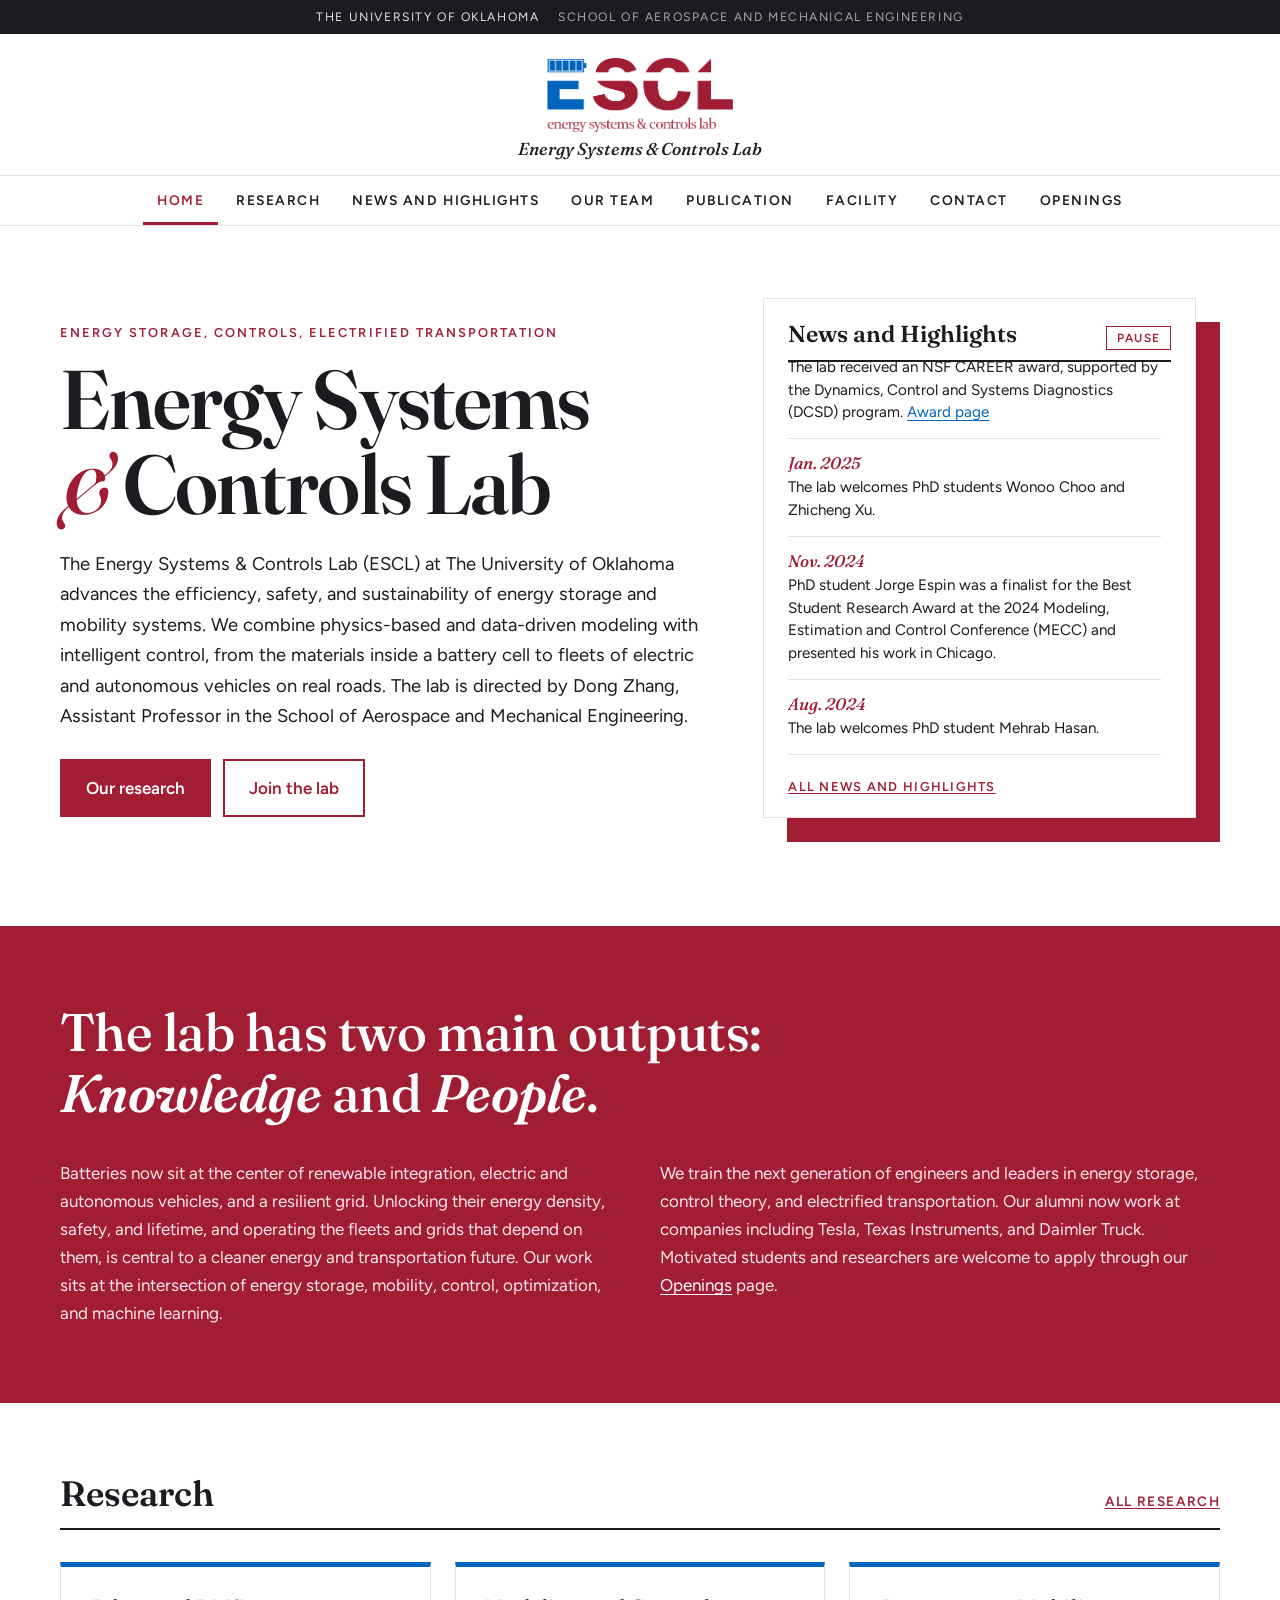
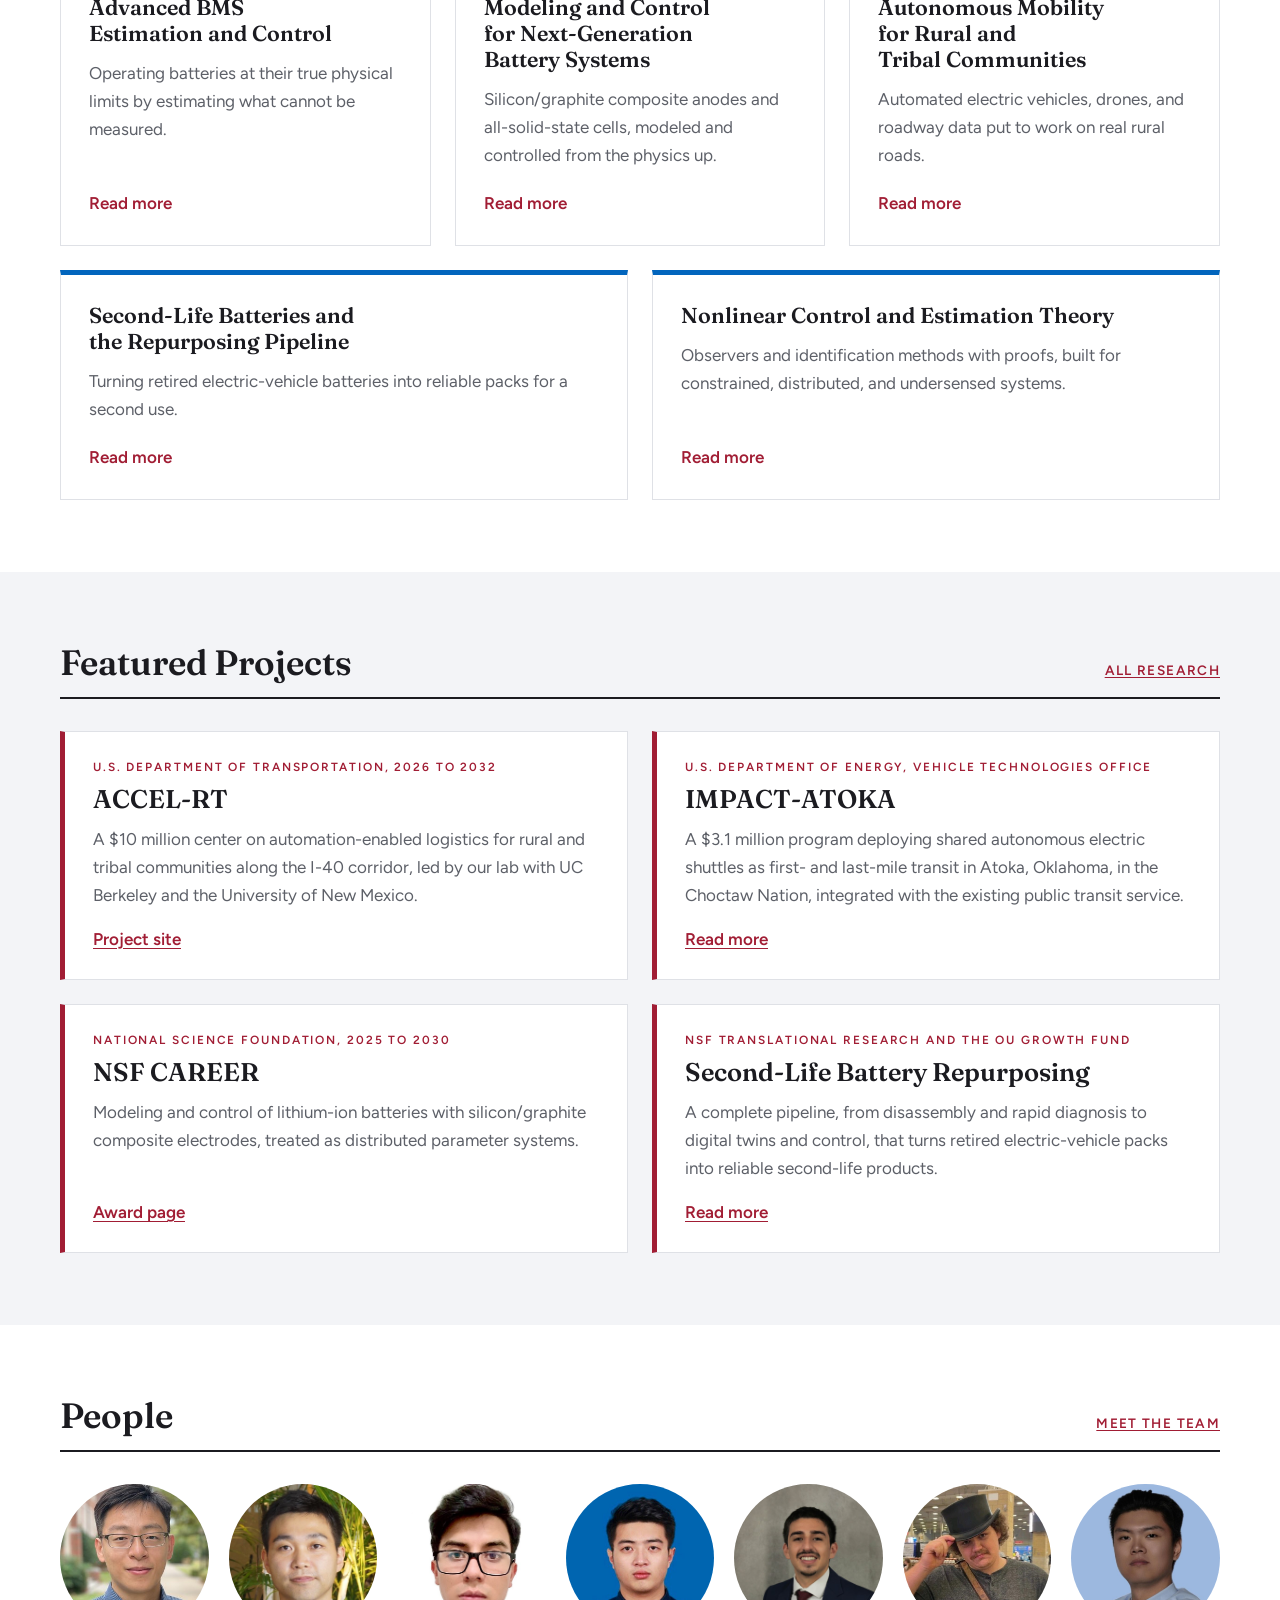
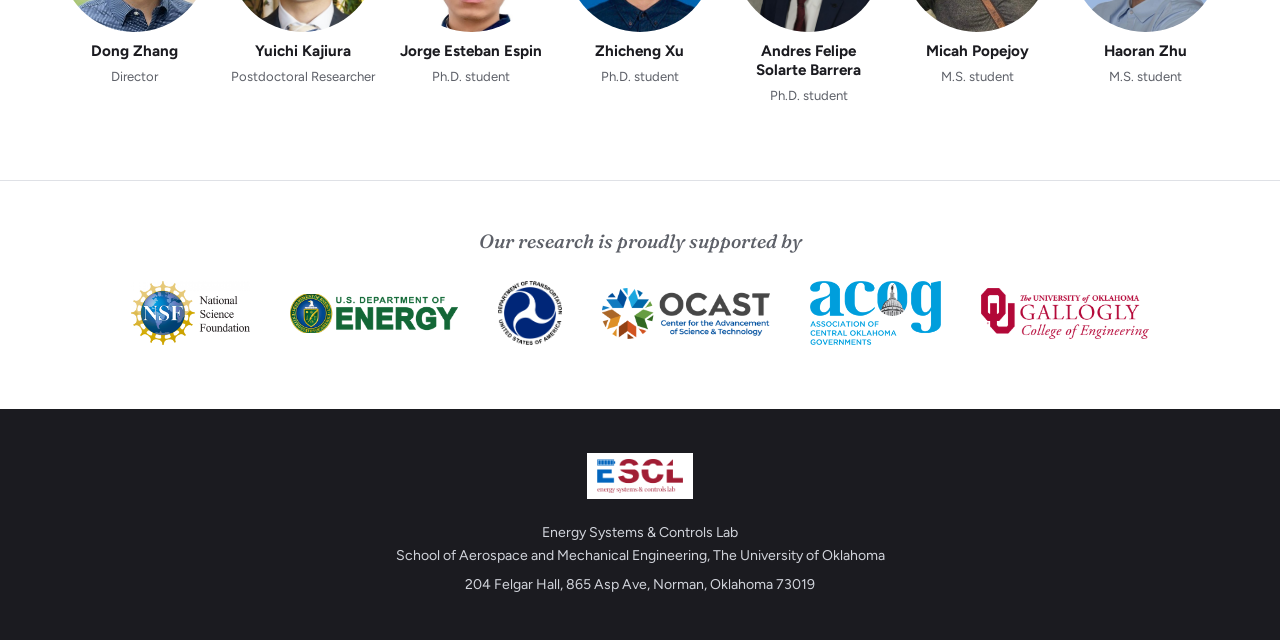
==== index.html @ 16f36dba "Add files via upload" ====
<!DOCTYPE html>
<html lang="en">
<head>
<meta charset="utf-8">
<meta name="viewport" content="width=device-width, initial-scale=1">
<title>Energy Systems &amp; Controls Lab | The University of Oklahoma</title>
<meta name="description" content="Energy Systems &amp; Controls Lab (ESCL), School of Aerospace and Mechanical Engineering, The University of Oklahoma. Directed by Dong Zhang.">
<link rel="icon" href="assets/img/escl-logo.png">
<link rel="preconnect" href="https://fonts.googleapis.com"><link rel="preconnect" href="https://fonts.gstatic.com" crossorigin><link href="https://fonts.googleapis.com/css2?family=Fraunces:ital,opsz,wght@0,9..144,400;0,9..144,500;0,9..144,600;1,9..144,500;1,9..144,600&family=Figtree:ital,wght@0,400;0,500;0,600;1,400&display=swap" rel="stylesheet">
<link rel="stylesheet" href="assets/style.css">
</head>
<body>
<a class="skip" href="#main">Skip to main content</a>
<div class="site">
<header class="mast">
  <p class="util">The University of Oklahoma <span>School of Aerospace and Mechanical Engineering</span></p>
  <a class="brand" href="index.html"><img src="assets/img/escl-logo.png" alt="ESCL, Energy Systems &amp; Controls Lab"><span>Energy Systems &amp; Controls Lab</span></a>
  <nav aria-label="Main"><a href="index.html" data-page="home" aria-current="page">Home</a><a href="research.html" data-page="research">Research</a><a href="news-and-highlights.html" data-page="news-and-highlights">News and Highlights</a><a href="our-team.html" data-page="our-team">Our Team</a><a href="publication.html" data-page="publication">Publication</a><a href="facility.html" data-page="facility">Facility</a><a href="contact.html" data-page="contact">Contact</a><a href="openings.html" data-page="openings">Openings</a></nav>
</header>
<main id="main"><section class="hero"><div class="in">
  <div class="hero-text">
    <p class="kicker">Energy storage, controls, electrified transportation</p>
    <h1>Energy Systems <em>&amp;</em> Controls Lab</h1>
    <p>The Energy Systems &amp; Controls Lab (ESCL) at The University of Oklahoma advances the efficiency, safety, and sustainability of energy storage and mobility systems. We combine physics-based and data-driven modeling with intelligent control, from the materials inside a battery cell to fleets of electric and autonomous vehicles on real roads. The lab is directed by Dong Zhang, Assistant Professor in the School of Aerospace and Mechanical Engineering.</p>
    <p class="actions"><a class="btn" href="research.html">Our research</a><a class="btn ghost" href="openings.html">Join the lab</a></p>
  </div>
  <div class="frame"><section class="newsroll" aria-label="News and Highlights">
  <header><h2>News and Highlights</h2><button type="button" id="news-pause" data-roll-toggle aria-pressed="false">Pause</button></header>
  <div class="roll-window" tabindex="0" role="group" aria-label="News items, scrollable"><div class="roll-track"><ol class="roll"><li><time>June 2025</time><p>The lab received an NSF CAREER award, supported by the Dynamics, Control and Systems Diagnostics (DCSD) program. <a href="https://www.nsf.gov/awardsearch/showAward?AWD_ID=2442042&amp;HistoricalAwards=false">Award page</a></p></li><li><time>Jan. 2025</time><p>The lab welcomes PhD students Wonoo Choo and Zhicheng Xu.</p></li><li><time>Nov. 2024</time><p>PhD student Jorge Espin was a finalist for the Best Student Research Award at the 2024 Modeling, Estimation and Control Conference (MECC) and presented his work in Chicago.</p></li><li><time>Aug. 2024</time><p>The lab welcomes PhD student Mehrab Hasan.</p></li><li><time>June 2024</time><p>Jorge Espin&#x27;s paper was accepted for presentation at the 2024 Modeling, Estimation and Control Conference (MECC).</p></li><li><time>June 2024</time><p>PhD student Yuichi Kajiura presented a poster at the 245th Electrochemical Society (ECS) Meeting in San Francisco, co-authored with Logan Scott.</p></li><li><time>May 2024</time><p>The lab received $88k from the NSF Translational Research Projects program to study prognostics for second-life batteries, led by Yuichi Kajiura and Jorge Espin.</p></li><li><time>Apr. 2024</time><p>Logan Scott successfully defended his MS thesis.</p></li><li><time>Mar. 2024</time><p>The lab and OU Parking and Transportation received $180k to install EV charging stations on the OU Norman campus, supported by the ACOG Public Fleet Conversion Grants Program.</p></li><li><time>Mar. 2024</time><p>Dr. Zhang and colleagues received $30k from the AME Research Equipment Program to purchase a glovebox for battery research.</p></li><li><time>Jan. 2024</time><p>Yuichi Kajiura and Jorge Espin had papers accepted for presentation at the 2024 American Control Conference (ACC).</p></li><li><time>Jan. 2024</time><p>The lab received $2.3 million from the DOE Vehicle Technologies Office to deploy shared autonomous electric vehicles in Oklahoma tribal communities.</p></li><li><time>Jan. 2024</time><p>The lab received $218k from OCAST to explore advanced imaging for Li-ion batteries, in collaboration with Baker Hughes.</p></li><li><time>Oct. 2023</time><p>Dr. Zhang received $292k from the NSF EPSCoR Research Infrastructure Improvement Track-4 program to collaborate with Oak Ridge National Laboratory on next-generation batteries. <a href="https://www.ou.edu/research-norman/news-events/2024/two-ou-researchers-receive-nsf-epscor-research-fellowships">OU news story</a></p></li><li><time>Aug. 2023</time><p>The lab welcomes graduate researcher Logan Scott.</p></li><li><time>June 2023</time><p>Dr. Zhang served as a panelist for Advanced Sensors and Controls at the Baker Hughes Energy Frontiers Summit.</p></li><li><time>Jan. 2023</time><p>The lab welcomes PhD student Jorge Espin.</p></li><li><time>Aug. 2022</time><p>The lab welcomes PhD student Yuichi Kajiura.</p></li><li><time>July 2022</time><p>Dr. Zhang completed a story on electric vehicles in Oklahoma with The Oklahoma News Report.</p></li></ol><ol class="roll copy" aria-hidden="true"><li><time>June 2025</time><p>The lab received an NSF CAREER award, supported by the Dynamics, Control and Systems Diagnostics (DCSD) program. <a tabindex="-1" href="https://www.nsf.gov/awardsearch/showAward?AWD_ID=2442042&amp;HistoricalAwards=false">Award page</a></p></li><li><time>Jan. 2025</time><p>The lab welcomes PhD students Wonoo Choo and Zhicheng Xu.</p></li><li><time>Nov. 2024</time><p>PhD student Jorge Espin was a finalist for the Best Student Research Award at the 2024 Modeling, Estimation and Control Conference (MECC) and presented his work in Chicago.</p></li><li><time>Aug. 2024</time><p>The lab welcomes PhD student Mehrab Hasan.</p></li><li><time>June 2024</time><p>Jorge Espin&#x27;s paper was accepted for presentation at the 2024 Modeling, Estimation and Control Conference (MECC).</p></li><li><time>June 2024</time><p>PhD student Yuichi Kajiura presented a poster at the 245th Electrochemical Society (ECS) Meeting in San Francisco, co-authored with Logan Scott.</p></li><li><time>May 2024</time><p>The lab received $88k from the NSF Translational Research Projects program to study prognostics for second-life batteries, led by Yuichi Kajiura and Jorge Espin.</p></li><li><time>Apr. 2024</time><p>Logan Scott successfully defended his MS thesis.</p></li><li><time>Mar. 2024</time><p>The lab and OU Parking and Transportation received $180k to install EV charging stations on the OU Norman campus, supported by the ACOG Public Fleet Conversion Grants Program.</p></li><li><time>Mar. 2024</time><p>Dr. Zhang and colleagues received $30k from the AME Research Equipment Program to purchase a glovebox for battery research.</p></li><li><time>Jan. 2024</time><p>Yuichi Kajiura and Jorge Espin had papers accepted for presentation at the 2024 American Control Conference (ACC).</p></li><li><time>Jan. 2024</time><p>The lab received $2.3 million from the DOE Vehicle Technologies Office to deploy shared autonomous electric vehicles in Oklahoma tribal communities.</p></li><li><time>Jan. 2024</time><p>The lab received $218k from OCAST to explore advanced imaging for Li-ion batteries, in collaboration with Baker Hughes.</p></li><li><time>Oct. 2023</time><p>Dr. Zhang received $292k from the NSF EPSCoR Research Infrastructure Improvement Track-4 program to collaborate with Oak Ridge National Laboratory on next-generation batteries. <a tabindex="-1" href="https://www.ou.edu/research-norman/news-events/2024/two-ou-researchers-receive-nsf-epscor-research-fellowships">OU news story</a></p></li><li><time>Aug. 2023</time><p>The lab welcomes graduate researcher Logan Scott.</p></li><li><time>June 2023</time><p>Dr. Zhang served as a panelist for Advanced Sensors and Controls at the Baker Hughes Energy Frontiers Summit.</p></li><li><time>Jan. 2023</time><p>The lab welcomes PhD student Jorge Espin.</p></li><li><time>Aug. 2022</time><p>The lab welcomes PhD student Yuichi Kajiura.</p></li><li><time>July 2022</time><p>Dr. Zhang completed a story on electric vehicles in Oklahoma with The Oklahoma News Report.</p></li></ol></div></div>
  <a class="all" href="news-and-highlights.html">All news and highlights</a>
</section></div>
</div></section>
<section class="statement"><div class="in">
  <p class="big">The lab has two main outputs: <strong>Knowledge</strong> and <strong>People</strong>.</p>
  <div class="cols"><p>Batteries now sit at the center of renewable integration, electric and autonomous vehicles, and a resilient grid. Unlocking their energy density, safety, and lifetime, and operating the fleets and grids that depend on them, is central to a cleaner energy and transportation future. Our work sits at the intersection of energy storage, mobility, control, optimization, and machine learning.</p><p>We train the next generation of engineers and leaders in energy storage, control theory, and electrified transportation. Our alumni now work at companies including Tesla, Texas Instruments, and Daimler Truck. Motivated students and researchers are welcome to apply through our <a href="openings.html">Openings</a> page.</p></div>
</div></section>
<section class="sec"><div class="in">
  <div class="sec-head"><h2>Research</h2><a href="research.html">All research</a></div>
  <div class="cards five"><a class="card" href="research.html"><h3>Advanced BMS Estimation and Control</h3><p>Operating batteries at their true physical limits by estimating what cannot be measured.</p><span>Read more</span></a><a class="card" href="research.html"><h3>Modeling and Control for Next-Generation Battery Systems</h3><p>Silicon/graphite composite anodes and all-solid-state cells, modeled and controlled from the physics up.</p><span>Read more</span></a><a class="card" href="research.html"><h3>Autonomous Mobility for Rural and Tribal Communities</h3><p>Automated electric vehicles, drones, and roadway data put to work on real rural roads.</p><span>Read more</span></a><a class="card" href="research.html"><h3>Second-Life Batteries and the Repurposing Pipeline</h3><p>Turning retired electric-vehicle batteries into reliable packs for a second use.</p><span>Read more</span></a><a class="card" href="research.html"><h3>Nonlinear Control and Estimation Theory</h3><p>Observers and identification methods with proofs, built for constrained, distributed, and undersensed systems.</p><span>Read more</span></a></div>
</div></section>
<section class="sec tint"><div class="in">
  <div class="sec-head"><h2>Featured Projects</h2><a href="research.html">All research</a></div>
  <div class="projects"><article class="project"><p class="kicker">U.S. Department of Transportation, 2026 to 2032</p><h3>ACCEL-RT</h3><p>A $10 million center on automation-enabled logistics for rural and tribal communities along the I-40 corridor, led by our lab with UC Berkeley and the University of New Mexico.</p><a href="https://www.accelrt-rav.org">Project site</a></article><article class="project"><p class="kicker">U.S. Department of Energy, Vehicle Technologies Office</p><h3>IMPACT-ATOKA</h3><p>A $3.1 million program deploying shared autonomous electric shuttles as first- and last-mile transit in Atoka, Oklahoma, in the Choctaw Nation, integrated with the existing public transit service.</p><a href="research.html">Read more</a></article><article class="project"><p class="kicker">National Science Foundation, 2025 to 2030</p><h3>NSF CAREER</h3><p>Modeling and control of lithium-ion batteries with silicon/graphite composite electrodes, treated as distributed parameter systems.</p><a href="https://www.nsf.gov/awardsearch/showAward?AWD_ID=2442042">Award page</a></article><article class="project"><p class="kicker">NSF translational research and the OU Growth Fund</p><h3>Second-Life Battery Repurposing</h3><p>A complete pipeline, from disassembly and rapid diagnosis to digital twins and control, that turns retired electric-vehicle packs into reliable second-life products.</p><a href="research.html">Read more</a></article></div>
</div></section>
<section class="sec"><div class="in">
  <div class="sec-head"><h2>People</h2><a href="our-team.html">Meet the team</a></div>
  <ul class="faces"><li><img src="assets/img/dong-zhang.jpg" alt=""><strong>Dong Zhang</strong><span>Director</span></li><li><img class="shot" src="assets/img/yuichi-kajiura.jpg" alt="Portrait of Yuichi Kajiura" loading="lazy"><strong>Yuichi Kajiura</strong><span>Postdoctoral Researcher</span></li><li><img class="shot" src="assets/img/jorge-espin.jpg" alt="Portrait of Jorge Esteban Espin" loading="lazy"><strong>Jorge Esteban Espin</strong><span>Ph.D. student</span></li><li><img class="shot" src="assets/img/zhicheng-xu.jpg" alt="Portrait of Zhicheng Xu" loading="lazy"><strong>Zhicheng Xu</strong><span>Ph.D. student</span></li><li><img class="shot" src="assets/img/andres.jpg" alt="Portrait of Andres Felipe Solarte Barrera" loading="lazy"><strong>Andres Felipe Solarte Barrera</strong><span>Ph.D. student</span></li><li><img class="shot" src="assets/img/micah-popejoy.jpg" alt="Portrait of Micah Popejoy" loading="lazy"><strong>Micah Popejoy</strong><span>M.S. student</span></li><li><img class="shot" src="assets/img/haoran-zhu.jpg" alt="Portrait of Haoran Zhu" loading="lazy"><strong>Haoran Zhu</strong><span>M.S. student</span></li></ul>
</div></section>
<section class="sponsors"><div class="in"><h2>Our research is proudly supported by</h2><ul><li><img src="assets/img/nsf.png" alt="National Science Foundation"></li><li><img src="assets/img/doe.png" alt="U.S. Department of Energy"></li><li><img src="assets/img/usdot.png" alt="U.S. Department of Transportation"></li><li><img src="assets/img/ocast.png" alt="Oklahoma Center for the Advancement of Science and Technology"></li><li><img src="assets/img/acog.png" alt="Association of Central Oklahoma Governments"></li><li><img src="assets/img/gcoe.png" alt="The University of Oklahoma Gallogly College of Engineering"></li></ul></div></section></main>
<footer><img src="assets/img/escl-logo.png" alt=""><p>Energy Systems &amp; Controls Lab<br>School of Aerospace and Mechanical Engineering, The University of Oklahoma</p><p>204 Felgar Hall, 865 Asp Ave, Norman, Oklahoma 73019</p></footer>
</div>
<script>
(function () {
  // news panel: rolls by itself, and can also be scrolled by hand
  [].slice.call(document.querySelectorAll('.newsroll')).forEach(function (box) {
    var win = box.querySelector('.roll-window'), btn = box.querySelector('[data-roll-toggle]'), first = win.querySelector('.roll');
    var paused = false, over = false, hold = 0, pos = 0, last = null;
    btn.addEventListener('click', function () {
      paused = !paused;
      btn.setAttribute('aria-pressed', String(paused));
      btn.textContent = paused ? 'Play' : 'Pause';
    });
    if (window.matchMedia('(prefers-reduced-motion: reduce)').matches) return;
    box.addEventListener('mouseenter', function () { over = true; });
    box.addEventListener('mouseleave', function () { over = false; });
    box.addEventListener('focusin', function () { over = true; });
    box.addEventListener('focusout', function () { over = false; });
    ['wheel', 'touchstart', 'touchmove', 'touchend', 'keydown'].forEach(function (e) {
      win.addEventListener(e, function () { hold = performance.now() + 2500; }, { passive: true });
    });
    function step(t) {
      var h = first.offsetHeight;
      if (Math.abs(win.scrollTop - pos) > 2) pos = win.scrollTop;   // the visitor scrolled by hand
      if (h > 0 && pos >= h) { pos -= h; win.scrollTop = pos; }       // loop back to the start
      if (last !== null && !paused && !over && t > hold && h > 0) {
        pos += Math.min(t - last, 100) * 0.022;
        win.scrollTop = pos;
      }
      last = t;
      requestAnimationFrame(step);
    }
    requestAnimationFrame(step);
  });
})();
</script>
</body>
</html>
---- assets/style.css ----
/* Design 3, Showcase. Layout: centred masthead, then full-width bands stacked down the page.
   Serif display type, a crimson statement band, cards and portraits. */
:root, :host {
  color-scheme: light;
  --crimson: #a11d34;
  --blue: #0265bd;
  --ink: #1b1b20;
  --muted: #5d6068;
  --paper: #ffffff;
  --tint: #f3f4f7;
  --rule: #dfe1e6;
  --display: "Fraunces", Georgia, "Times New Roman", serif;
  --body: "Figtree", "Segoe UI", Helvetica, Arial, sans-serif;
}
* { box-sizing: border-box; }
body { margin: 0; }
[hidden] { display: none !important; }
img { max-width: 100%; height: auto; }
p { margin: 0; }
a { color: var(--blue); text-underline-offset: 0.18em; }
a:hover { color: var(--crimson); }
a:focus-visible, button:focus-visible { outline: 3px solid var(--blue); outline-offset: 2px; }
.skip { position: absolute; left: -999px; top: 8px; background: #fff; padding: 8px 12px; z-index: 9; }
.skip:focus { left: 8px; }

.site { background: var(--paper); color: var(--ink); font: 400 17px/1.65 var(--body); }
.in { width: min(1160px, 100% - 40px); margin-inline: auto; }
h1, h2, h3 { font-family: var(--display); margin: 0; text-wrap: balance; }
.kicker { font-size: 0.8rem; font-weight: 600; letter-spacing: 0.16em; text-transform: uppercase; color: var(--crimson); }
.ph { background: var(--tint); border: 1px solid var(--rule); display: grid; place-items: center; padding: 18%; }
.ph img { width: 100%; display: block; }
.btn { display: inline-block; padding: 13px 24px; background: var(--crimson); color: #fff; text-decoration: none; font-weight: 600; border: 2px solid var(--crimson); }
.btn:hover { background: var(--ink); border-color: var(--ink); color: #fff; }
.btn.ghost { background: transparent; color: var(--crimson); }
.btn.ghost:hover { background: var(--crimson); color: #fff; border-color: var(--crimson); }
.btn.light { background: #fff; color: var(--crimson); border-color: #fff; margin-top: 28px; }
.btn.light:hover { background: var(--ink); color: #fff; border-color: var(--ink); }

/* masthead */
.mast { text-align: center; background: #fff; border-bottom: 1px solid var(--rule); }
.util { background: var(--ink); color: #e3e5ea; font-size: 0.76rem; letter-spacing: 0.13em; text-transform: uppercase; padding: 7px 16px; }
.util span { opacity: 0.7; margin-left: 14px; }
.brand { display: inline-flex; flex-direction: column; align-items: center; gap: 6px; padding: 24px 16px 16px; text-decoration: none; color: var(--ink); }
.brand img { height: 74px; width: auto; }
.brand span { font: italic 500 1.08rem var(--display); }
.mast nav { display: flex; flex-wrap: wrap; justify-content: center; gap: 0 4px; border-top: 1px solid var(--rule); padding: 0 12px; }
.mast nav a { padding: 13px 14px 10px; font-size: 0.86rem; font-weight: 600; letter-spacing: 0.11em; text-transform: uppercase; color: var(--ink); text-decoration: none; border-bottom: 3px solid transparent; }
.mast nav a:hover { color: var(--crimson); }
.mast nav a[aria-current="page"] { color: var(--crimson); border-bottom-color: var(--crimson); }

/* home */
.hero { padding: 72px 0 84px; }
.hero .in { display: grid; grid-template-columns: minmax(0, 7fr) minmax(0, 5fr); gap: 64px; align-items: center; }
.hero h1 { font: 600 clamp(2.8rem, 6.6vw, 5.2rem)/1.02 var(--display); letter-spacing: -0.02em; margin: 14px 0 22px; }
.hero h1 em { font-weight: 500; color: var(--crimson); }
.hero-text > p:not(.kicker):not(.actions) { font-size: 1.15rem; max-width: 56ch; }
.actions { display: flex; flex-wrap: wrap; gap: 12px; margin-top: 28px; }
.frame { position: relative; padding: 0 24px 24px 0; }
.frame::before { content: ""; position: absolute; inset: 24px 0 0 24px; background: var(--crimson); }
.frame .ph { position: relative; aspect-ratio: 4 / 5; background: #fff; padding: 14%; }
/* rolling news panel in the home page opening */
.newsroll { position: relative; background: #fff; border: 1px solid var(--rule); padding: 22px 24px 18px; }
.newsroll header { display: flex; justify-content: space-between; align-items: baseline; gap: 12px; padding-bottom: 10px; border-bottom: 2px solid var(--ink); }
.newsroll h2 { font-size: 1.45rem; font-weight: 600; line-height: 1.15; }
.newsroll button { font: 600 0.74rem var(--body); letter-spacing: 0.1em; text-transform: uppercase; color: var(--crimson); background: none; border: 1.5px solid var(--crimson); padding: 4px 10px; cursor: pointer; }
.newsroll button:hover, .newsroll button[aria-pressed="true"] { background: var(--crimson); color: #fff; }
.roll-window { height: 400px; overflow-y: auto; overscroll-behavior: contain; scrollbar-width: thin; scrollbar-color: var(--rule) transparent; padding-right: 10px; }
.roll-window:focus-visible { outline: 3px solid var(--blue); outline-offset: 2px; }
.roll { list-style: none; margin: 0; padding: 0; }
.roll li { padding: 14px 0; border-bottom: 1px solid var(--rule); }
.roll time { display: block; font: italic 500 1.05rem var(--display); color: var(--crimson); margin-bottom: 3px; }
.roll p { font-size: 0.95rem; line-height: 1.5; }
.newsroll .all { display: inline-block; margin-top: 14px; font-size: 0.8rem; font-weight: 600; letter-spacing: 0.1em; text-transform: uppercase; color: var(--crimson); }
@media (prefers-reduced-motion: reduce) {
  .roll.copy, .newsroll button { display: none; }
}
.glance { border-top: 1px solid var(--rule); }
.glance .in { display: grid; grid-template-columns: repeat(4, minmax(0, 1fr)); }
.glance a { padding: 30px 24px 32px; text-decoration: none; color: var(--ink); border-left: 1px solid var(--rule); }
.glance a:first-child { border-left: 0; padding-left: 0; }
.glance a:hover { color: var(--crimson); }
.glance strong { display: block; font: 600 3.4rem/1 var(--display); color: var(--crimson); font-variant-numeric: tabular-nums; }
.glance span { display: block; margin-top: 8px; font-size: 0.82rem; font-weight: 600; letter-spacing: 0.08em; text-transform: uppercase; color: var(--muted); }
.projects { display: grid; grid-template-columns: repeat(2, minmax(0, 1fr)); gap: 24px; }
.project { background: #fff; border: 1px solid var(--rule); border-left: 5px solid var(--crimson); padding: 26px 28px; display: flex; flex-direction: column; }
.project h3 { font-size: 1.6rem; font-weight: 600; line-height: 1.15; margin: 8px 0 10px; }
.project p:not(.kicker) { color: var(--muted); flex: 1; }
.project .kicker { font-size: 0.74rem; }
.project a { margin-top: 16px; font-weight: 600; color: var(--crimson); align-self: flex-start; }
.statement { background: var(--crimson); color: #fff; padding: 76px 0; }
.big { font: 500 clamp(1.9rem, 4.2vw, 3.3rem)/1.15 var(--display); letter-spacing: -0.01em; max-width: 24ch; text-wrap: balance; }
.big strong { font-style: italic; font-weight: 600; }
.cols { display: grid; grid-template-columns: repeat(2, minmax(0, 1fr)); gap: 40px; margin-top: 36px; color: #ffe8ec; }
.cols a { color: #fff; }
.cols a:focus-visible { outline-color: #fff; }
.sec { padding: 72px 0; }
.tint { background: var(--tint); }
.sec-head { display: flex; justify-content: space-between; align-items: baseline; gap: 20px; margin-bottom: 32px; padding-bottom: 14px; border-bottom: 2px solid var(--ink); }
.sec-head h2 { font-size: 2.2rem; font-weight: 600; line-height: 1.1; }
.sec-head a { font-size: 0.85rem; font-weight: 600; letter-spacing: 0.1em; text-transform: uppercase; color: var(--crimson); white-space: nowrap; }
.cards { display: grid; grid-template-columns: repeat(3, minmax(0, 1fr)); gap: 28px; }
.cards.five { grid-template-columns: repeat(6, minmax(0, 1fr)); gap: 24px; }
.cards.five .card { grid-column: span 2; }
.cards.five .card:nth-child(n+4) { grid-column: span 3; }
.cards.five .card h3 { font-size: 1.35rem; }
.card { display: flex; flex-direction: column; padding: 28px; background: #fff; border: 1px solid var(--rule); border-top: 5px solid var(--blue); text-decoration: none; color: var(--ink); }
.card h3 { font-size: 1.45rem; font-weight: 600; line-height: 1.2; margin-bottom: 12px; }
.card p { color: var(--muted); flex: 1; }
.card span { margin-top: 20px; font-weight: 600; color: var(--crimson); }
.card:hover { color: var(--ink); border-top-color: var(--crimson); box-shadow: 0 14px 36px rgba(27, 27, 32, 0.1); }
.notes { display: grid; grid-template-columns: repeat(3, minmax(0, 1fr)); gap: 24px; }
.note { background: #fff; padding: 24px; border: 1px solid var(--rule); }
.note time { display: block; font: italic 500 1.25rem var(--display); color: var(--crimson); margin-bottom: 10px; }
.notes.all { padding: 56px 0 84px; }
.notes.all .note:first-child { grid-column: span 2; background: var(--ink); color: #fff; border-color: var(--ink); }
.notes.all .note:first-child time { color: #ff9fb0; }
.notes.all .note:first-child p { font-size: 1.2rem; }
.notes.all .note:first-child a { color: #fff; }
.faces { list-style: none; margin: 0; padding: 0; display: grid; grid-template-columns: repeat(7, minmax(0, 1fr)); gap: 20px; text-align: center; }
.faces > li > img, .faces .ph { display: grid; width: 100%; aspect-ratio: 1 / 1; border-radius: 50%; object-fit: cover; object-position: center 20%; }
.faces strong { display: block; margin-top: 10px; font-size: 0.95rem; line-height: 1.25; }
.faces span { font-size: 0.82rem; color: var(--muted); }
.sponsors { padding: 48px 0 64px; border-top: 1px solid var(--rule); text-align: center; }
.sponsors h2 { font: italic 500 1.2rem var(--display); color: var(--muted); }
.sponsors ul { list-style: none; margin: 28px 0 0; padding: 0; display: flex; flex-wrap: wrap; justify-content: center; align-items: center; gap: 28px 60px; }
.sponsors img { display: block; width: auto; max-height: 64px; max-width: 168px; }
.sponsors ul { gap: 28px 40px; }

/* inner pages: dark title band */
.band { background: var(--ink); color: #fff; padding: 60px 0 54px; text-align: center; border-bottom: 6px solid var(--crimson); }
.band h1 { font-size: clamp(2.4rem, 5.5vw, 4rem); font-weight: 600; line-height: 1.05; letter-spacing: -0.015em; }
.band p { margin: 14px auto 0; max-width: 60ch; color: #d2d5dc; }

/* research: one band per theme, text beside its figure, sides alternating */
.lead-in { padding: 56px 0 60px; }
.lead-in .in { display: grid; grid-template-columns: minmax(0, 1fr) minmax(0, 1fr); gap: 56px; align-items: center; }
.lead-in .lead { font: 400 1.4rem/1.45 var(--display); margin-top: 14px; }
.lead-in img { display: block; width: 84%; height: auto; border: 1px solid var(--rule); justify-self: end; }
.theme { padding: 72px 0; border-top: 1px solid var(--rule); }
.theme h2 { font-size: clamp(1.8rem, 3.6vw, 2.6rem); font-weight: 600; line-height: 1.1; letter-spacing: -0.01em; max-width: 24ch; padding-top: 18px; border-top: 5px solid var(--crimson); display: inline-block; }
.theme-text { margin-top: 30px; display: flow-root; }
.theme-text p + p { margin-top: 16px; }
.theme-text .support { clear: both; margin-top: 26px; padding-top: 14px; border-top: 1px solid var(--rule); font-size: 0.8rem; font-weight: 600; letter-spacing: 0.1em; text-transform: uppercase; color: var(--crimson); }
/* figures float so the text wraps around them */
.wrap-fig { width: 44%; margin-bottom: 20px; }
.wrap-fig.right { float: right; margin-left: 44px; clear: right; }
.wrap-fig.left { float: left; margin-right: 44px; clear: left; }
p + .wrap-fig { margin-top: 22px; }
.wrap-fig + p { margin-top: 0; }
.fig { margin: 0; }
.fig img { display: block; width: 100%; height: auto; }
.fig svg { display: block; width: 100%; height: auto; background: #fff; border: 1px solid var(--rule); }
.fig figcaption { margin-top: 10px; font-size: 0.88rem; line-height: 1.5; color: var(--muted); }
.fig .wire { fill: none; stroke: var(--ink); stroke-width: 2; }
.fig .ahead { fill: var(--ink); }
.fig .box { stroke: var(--ink); stroke-width: 2; }
.fig .cell { fill: #fff; }
.fig .ctrl { fill: var(--crimson); stroke: var(--crimson); }
.fig .est { fill: var(--blue); stroke: var(--blue); }
.fig text { font-family: var(--body); }
.fig .on { fill: #fff; font-size: 17px; font-weight: 600; }
.fig .lbl { fill: var(--ink); font-size: 17px; font-weight: 600; }
.fig .cap { fill: var(--crimson); font-size: 11.5px; font-weight: 600; letter-spacing: 0.12em; }
.fig .note { fill: var(--muted); font-size: 13.5px; }
.fig .pane { fill: var(--tint); stroke: var(--rule); }
.fig .gr { fill: #9aa1ad; }
.fig .band { fill: var(--blue); opacity: 0.12; }
.fig .bound { fill: none; stroke: var(--blue); stroke-width: 2.5; }
.fig .truth { fill: none; stroke: var(--crimson); stroke-width: 3; }
.fig .si { fill: var(--crimson); }
.pipeline { list-style: none; margin: 0; padding: 0; display: grid; gap: 8px; counter-reset: stage; }
.pipeline li { counter-increment: stage; display: grid; grid-template-columns: 2.2rem minmax(0, 1fr); column-gap: 14px; align-items: start; background: #fff; border: 1px solid var(--rule); border-left: 5px solid var(--blue); padding: 12px 16px; }
.pipeline li:last-child { border-left-color: var(--crimson); }
.pipeline li::before { content: counter(stage); grid-row: 1 / span 2; font: italic 500 1.6rem/1.1 var(--display); color: var(--crimson); font-variant-numeric: tabular-nums; }
.pipeline strong { grid-column: 2; display: block; font: 600 1.12rem/1.2 var(--display); }
.pipeline span { grid-column: 2; display: block; margin-top: 2px; font-size: 0.88rem; line-height: 1.45; color: var(--muted); }

/* team: portraits */
.director { background: var(--tint); padding: 56px 0; }
.director .in { display: grid; grid-template-columns: 210px minmax(0, 1fr); gap: 44px; align-items: center; }
.director img { display: block; width: 100%; aspect-ratio: 4 / 5; object-fit: cover; object-position: center 20%; }
.director h2 { font-size: clamp(2.2rem, 5vw, 3.2rem); font-weight: 600; line-height: 1.05; margin: 8px 0 6px; }
.director .role { font-size: 1.1rem; }
.badge { display: inline-block; margin-top: 12px; padding: 3px 12px; background: var(--crimson); color: #fff; font-size: 0.8rem; font-weight: 600; letter-spacing: 0.1em; text-transform: uppercase; }
.director ul, .portrait ul, .alumni { list-style: none; margin: 0; padding: 0; }
.director ul { margin-top: 18px; color: var(--muted); display: grid; gap: 4px; }
a.badge { text-decoration: none; }
a.badge:hover { background: var(--ink); color: #fff; }
.profile-links { display: flex; flex-wrap: wrap; gap: 10px; margin-top: 22px; }
.profile-links a { font-size: 0.82rem; font-weight: 600; letter-spacing: 0.06em; text-transform: uppercase; text-decoration: none; color: var(--crimson); background: #fff; border: 1.5px solid var(--crimson); padding: 7px 14px; }
.profile-links a:hover { background: var(--crimson); color: #fff; }
.portraits { display: grid; grid-template-columns: repeat(3, minmax(0, 1fr)); gap: 40px 28px; }
.portrait .ph, .portrait .shot { aspect-ratio: 1 / 1; }
.portrait .shot { display: block; width: 100%; object-fit: cover; object-position: center 15%; }
.features { display: grid; gap: 32px; }
.portrait.feature { display: grid; grid-template-columns: 180px minmax(0, 1fr); gap: 36px; align-items: center; }
.portrait.feature h3 { font-size: 1.9rem; margin-top: 0; }
.portrait h3 { font-size: 1.4rem; font-weight: 600; line-height: 1.2; margin: 16px 0 2px; }
.portrait .role { color: var(--muted); }
.portrait .since { font: italic 500 1rem var(--display); color: var(--crimson); margin-top: 4px; }
.portrait ul { margin-top: 10px; font-size: 0.88rem; color: var(--muted); display: grid; gap: 3px; }
.member-link { margin-top: 10px; font-size: 0.82rem; font-weight: 600; letter-spacing: 0.06em; text-transform: uppercase; }
.member-link a { color: var(--crimson); }
.portraits.five { grid-template-columns: repeat(5, minmax(0, 1fr)); }
.portrait.mini .ph { aspect-ratio: 1 / 1; background: #fff; }
.portrait.mini h3 { font-size: 1.08rem; }
.portrait.mini .role { font-size: 0.9rem; }
.alumni { display: grid; grid-template-columns: repeat(3, minmax(0, 1fr)); gap: 0 32px; }
.alumni li { padding: 16px 0; border-bottom: 1px solid var(--rule); }
.alumni strong { display: block; font: 600 1.15rem var(--display); }
.alumni span { font-size: 0.92rem; color: var(--muted); }

/* publications: two tabs, two columns */
.tabs { display: flex; flex-wrap: wrap; margin: 48px 0 8px; border-bottom: 2px solid var(--ink); }
.tabs button { font: 600 1.05rem var(--body); padding: 14px 22px; background: none; border: 0; border-bottom: 4px solid transparent; margin-bottom: -2px; cursor: pointer; color: var(--muted); }
.tabs button[aria-pressed="true"] { color: var(--ink); border-bottom-color: var(--crimson); }
.tabs button span { font-weight: 500; color: var(--crimson); margin-left: 4px; }
.pubs { list-style: none; margin: 0 0 84px; padding: 0; display: grid; grid-template-columns: repeat(2, minmax(0, 1fr)); gap: 0 48px; }
.pubs li { display: grid; grid-template-columns: 2.8rem minmax(0, 1fr); gap: 12px; padding: 20px 0; border-bottom: 1px solid var(--rule); }
.pubs .label { font: italic 500 1.2rem/1.35 var(--display); color: var(--crimson); }
.pubs .year { display: block; margin-top: 6px; font: 600 0.82rem/1.5 var(--body); font-style: normal; letter-spacing: 0.04em; color: #fff; background: var(--ink); text-align: center; font-variant-numeric: tabular-nums; }
.pubs .ptitle { font: 600 1.1rem/1.3 var(--display); }
.pubs .authors { font-size: 0.92rem; color: var(--muted); margin-top: 5px; }
.pubs .authors strong { color: var(--ink); }
.pubs .venue { font-size: 0.92rem; margin-top: 3px; }
.acts { display: flex; gap: 8px; margin-top: 8px; }
.acts a { font-size: 0.74rem; font-weight: 600; letter-spacing: 0.1em; border: 1px solid var(--blue); padding: 1px 9px; text-decoration: none; }
.acts a:hover { background: var(--blue); color: #fff; }

/* facility: picture cards */
.kits { display: grid; grid-template-columns: repeat(3, minmax(0, 1fr)); gap: 40px 32px; padding: 56px 0 84px; }
.kit-photo { aspect-ratio: 4 / 3; background: #fff; border: 1px solid var(--rule); display: grid; place-items: center; padding: 18px; }
.kit-photo img { max-width: 100%; max-height: 100%; width: auto; height: auto; object-fit: contain; min-height: 0; }
.kit h2 { font-size: 1.3rem; font-weight: 600; line-height: 1.25; margin: 16px 0 10px; }
.kit ul { margin: 0; padding-left: 1.1em; font-size: 0.92rem; color: var(--muted); }
.kit li { margin-bottom: 3px; }

/* contact: split panel */
.contact { display: grid; grid-template-columns: minmax(0, 1fr) minmax(0, 1.3fr); margin: 56px 0 84px; border: 1px solid var(--rule); }
.card-red { background: var(--crimson); color: #fff; padding: 44px; }
.card-red h2 { font-size: 2rem; font-weight: 600; margin-bottom: 18px; }
.card-red dl { margin: 0; }
.card-red dl div { padding: 14px 0; border-top: 1px solid rgba(255, 255, 255, 0.3); }
.card-red dt { font-size: 0.76rem; font-weight: 600; letter-spacing: 0.14em; text-transform: uppercase; color: #ffd3da; }
dd { margin: 0; }
.map-side { display: grid; min-height: 360px; background: var(--tint); }
.map { width: 100%; height: 100%; min-height: 360px; border: 0; }
.mapnote { align-self: center; padding: 36px; }
.mapnote span { font-size: 0.88rem; color: var(--muted); }

/* openings */
.opening { max-width: 780px; padding: 56px 0 84px; }
.opening h2 { font-size: 2.4rem; font-weight: 600; line-height: 1.1; margin-bottom: 16px; }
.stamp { font: italic 500 1rem var(--display); color: var(--crimson); margin: 8px 0 18px; }
.opening .block > p + p { margin-top: 12px; }
.facts { margin: 24px 0; border-top: 2px solid var(--ink); }
.facts div { display: grid; grid-template-columns: 12rem minmax(0, 1fr); gap: 20px; padding: 14px 0; border-bottom: 1px solid var(--rule); }
.facts dt { font-size: 0.76rem; font-weight: 600; letter-spacing: 0.14em; text-transform: uppercase; color: var(--muted); line-height: 2.2; }
.opening h3 { font-size: 1.5rem; font-weight: 600; margin: 28px 0 8px; }
.opening .interests { list-style: none; margin: 14px 0 0; padding: 0; display: grid; grid-template-columns: repeat(2, minmax(0, 1fr)); gap: 12px; }
.opening .interests li { background: var(--tint); border-left: 4px solid var(--blue); padding: 14px 16px; }
.opening .interests strong { display: block; font: 600 1.1rem/1.25 var(--display); }
.opening .interests span { display: block; margin-top: 4px; font-size: 0.9rem; line-height: 1.45; color: var(--muted); }
.opening ol { list-style: none; counter-reset: step; margin: 16px 0; padding: 0; display: grid; gap: 10px; }
.opening ol li { counter-increment: step; display: grid; grid-template-columns: 2.2rem minmax(0, 1fr); gap: 12px; align-items: center; }
.opening ol li::before { content: counter(step); display: grid; place-items: center; width: 2.2rem; height: 2.2rem; border-radius: 50%; background: var(--crimson); color: #fff; font-weight: 600; font-variant-numeric: tabular-nums; }

.site > footer { background: var(--ink); color: #d2d5dc; text-align: center; padding: 44px 20px; font-size: 0.88rem; }
.site > footer img { height: 46px; width: auto; background: #fff; padding: 6px 10px; margin-bottom: 14px; }
.site > footer p + p { margin-top: 6px; }

@media (max-width: 900px) {
  .hero { padding: 44px 0 56px; }
  .hero .in, .cols, .cards, .director .in, .contact { grid-template-columns: minmax(0, 1fr); }
  .cards.five { grid-template-columns: repeat(2, minmax(0, 1fr)); }
  .projects { grid-template-columns: minmax(0, 1fr); }
  .glance .in { grid-template-columns: repeat(2, minmax(0, 1fr)); }
  .glance a, .glance a:first-child { padding: 22px 16px; border-left: 0; border-bottom: 1px solid var(--rule); }
  .cards.five .card, .cards.five .card:nth-child(n+4) { grid-column: auto; }
  .wrap-fig { width: 48%; }
  .wrap-fig.right { margin-left: 28px; }
  .wrap-fig.left { margin-right: 28px; }
.cards.five { grid-template-columns: repeat(6, minmax(0, 1fr)); gap: 24px; }
.cards.five .card { grid-column: span 2; }
.cards.five .card:nth-child(n+4) { grid-column: span 3; }
.cards.five .card h3 { font-size: 1.35rem; }
  .lead-in .in { grid-template-columns: minmax(0, 1fr); gap: 32px; }
  .lead-in img { width: 100%; max-width: 460px; justify-self: start; }
  .theme { padding: 52px 0; }
  .hero .in { gap: 40px; }
  .frame { max-width: none; }
  .roll-window { height: 320px; }
  .util span { display: none; }
  .statement, .sec { padding: 52px 0; }
  .notes, .portraits, .kits, .pubs, .alumni { grid-template-columns: repeat(2, minmax(0, 1fr)); }
  .faces { grid-template-columns: repeat(4, minmax(0, 1fr)); }
  .portraits.five { grid-template-columns: repeat(3, minmax(0, 1fr)); }
  .director img { max-width: 200px; }
}
@media (max-width: 600px) {
  .notes, .portraits, .kits, .pubs, .alumni { grid-template-columns: minmax(0, 1fr); }
  .notes.all .note:first-child { grid-column: auto; }
  .cards.five { grid-template-columns: minmax(0, 1fr); }
  .wrap-fig, .wrap-fig.left, .wrap-fig.right { float: none; width: 100%; margin: 0 0 22px; }
  p + .wrap-fig { margin-top: 22px; }
  .lead-in .lead { font-size: 1.2rem; }
  .portrait.feature { grid-template-columns: minmax(0, 1fr); gap: 0; }
  .portrait.feature .shot { max-width: 180px; }
  .portrait.feature h3 { margin-top: 16px; }
  .faces { grid-template-columns: repeat(3, minmax(0, 1fr)); }
  .portraits.five { grid-template-columns: repeat(2, minmax(0, 1fr)); }
  .sec-head h2 { font-size: 1.7rem; }
  .card-red { padding: 28px; }
  .facts div { grid-template-columns: minmax(0, 1fr); gap: 0; }
  .opening .interests { grid-template-columns: minmax(0, 1fr); }
  .mast nav a { padding: 10px 9px 8px; font-size: 0.78rem; }
}
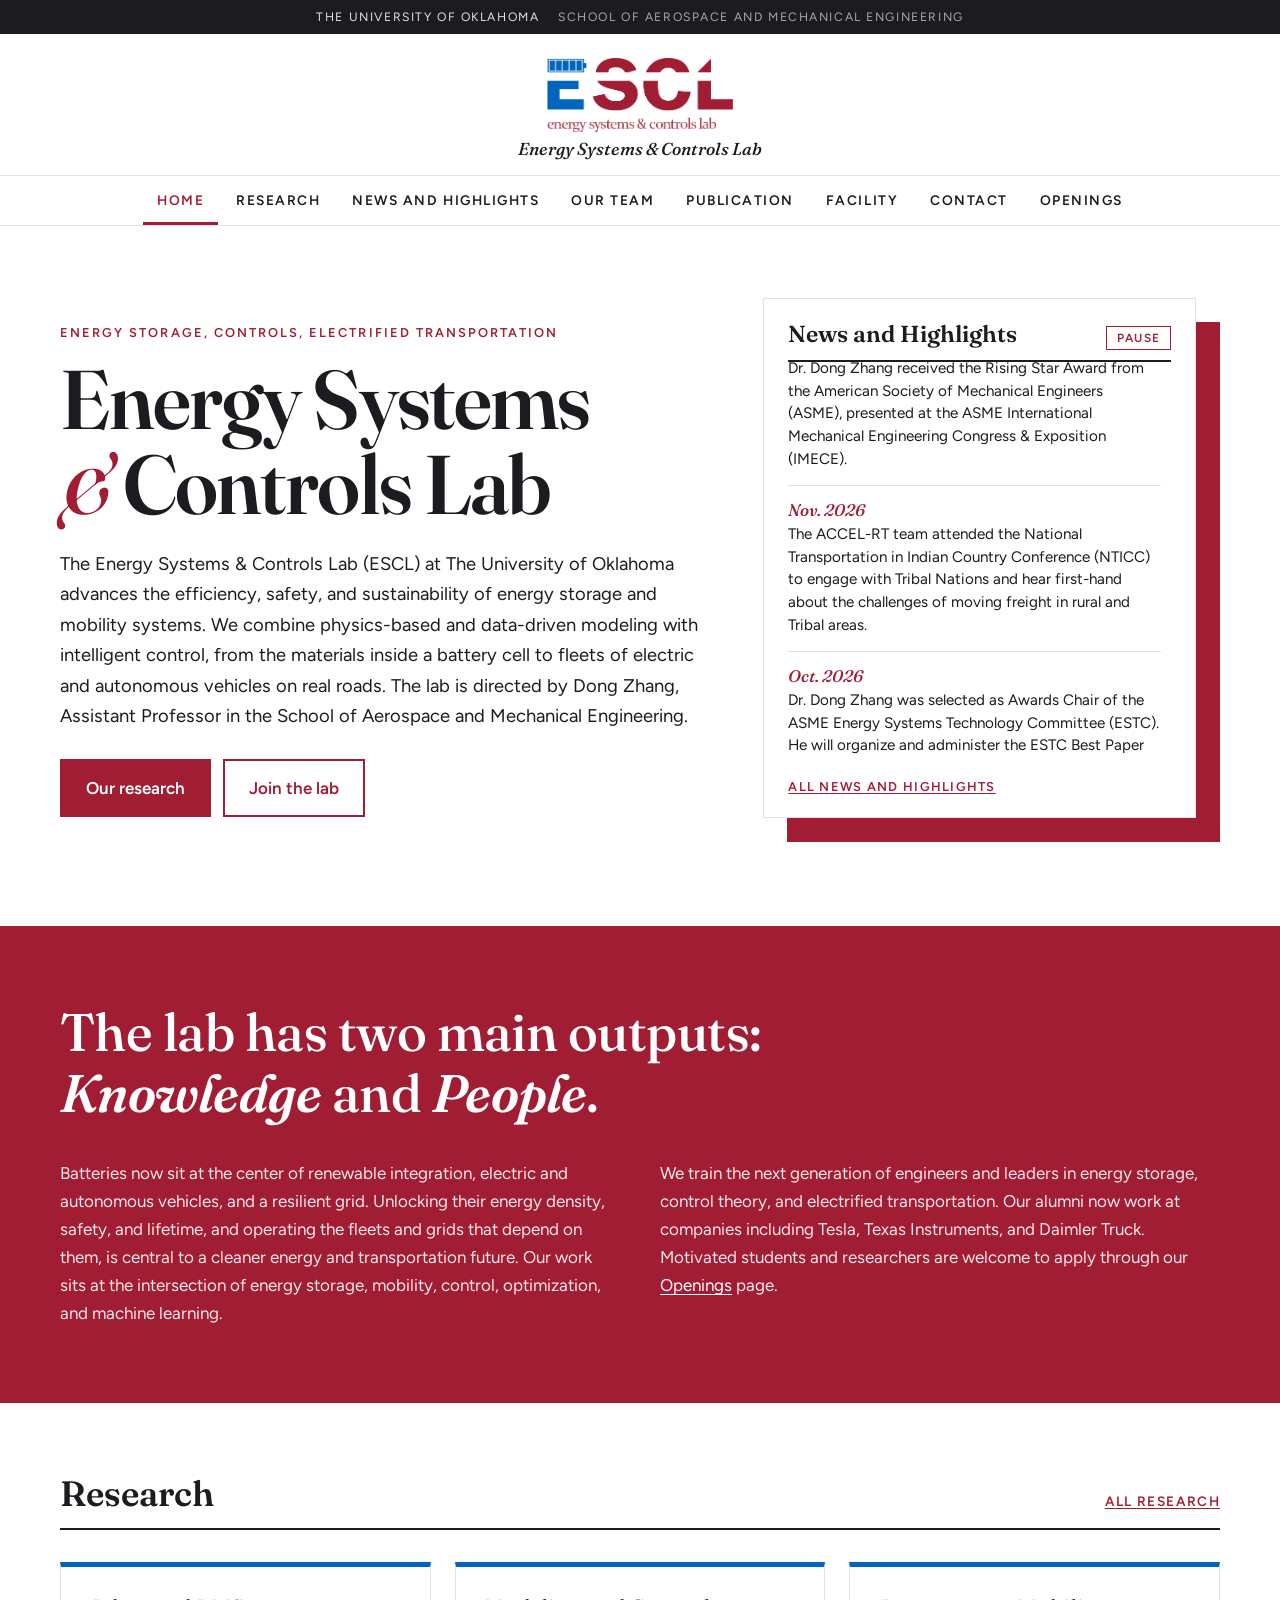
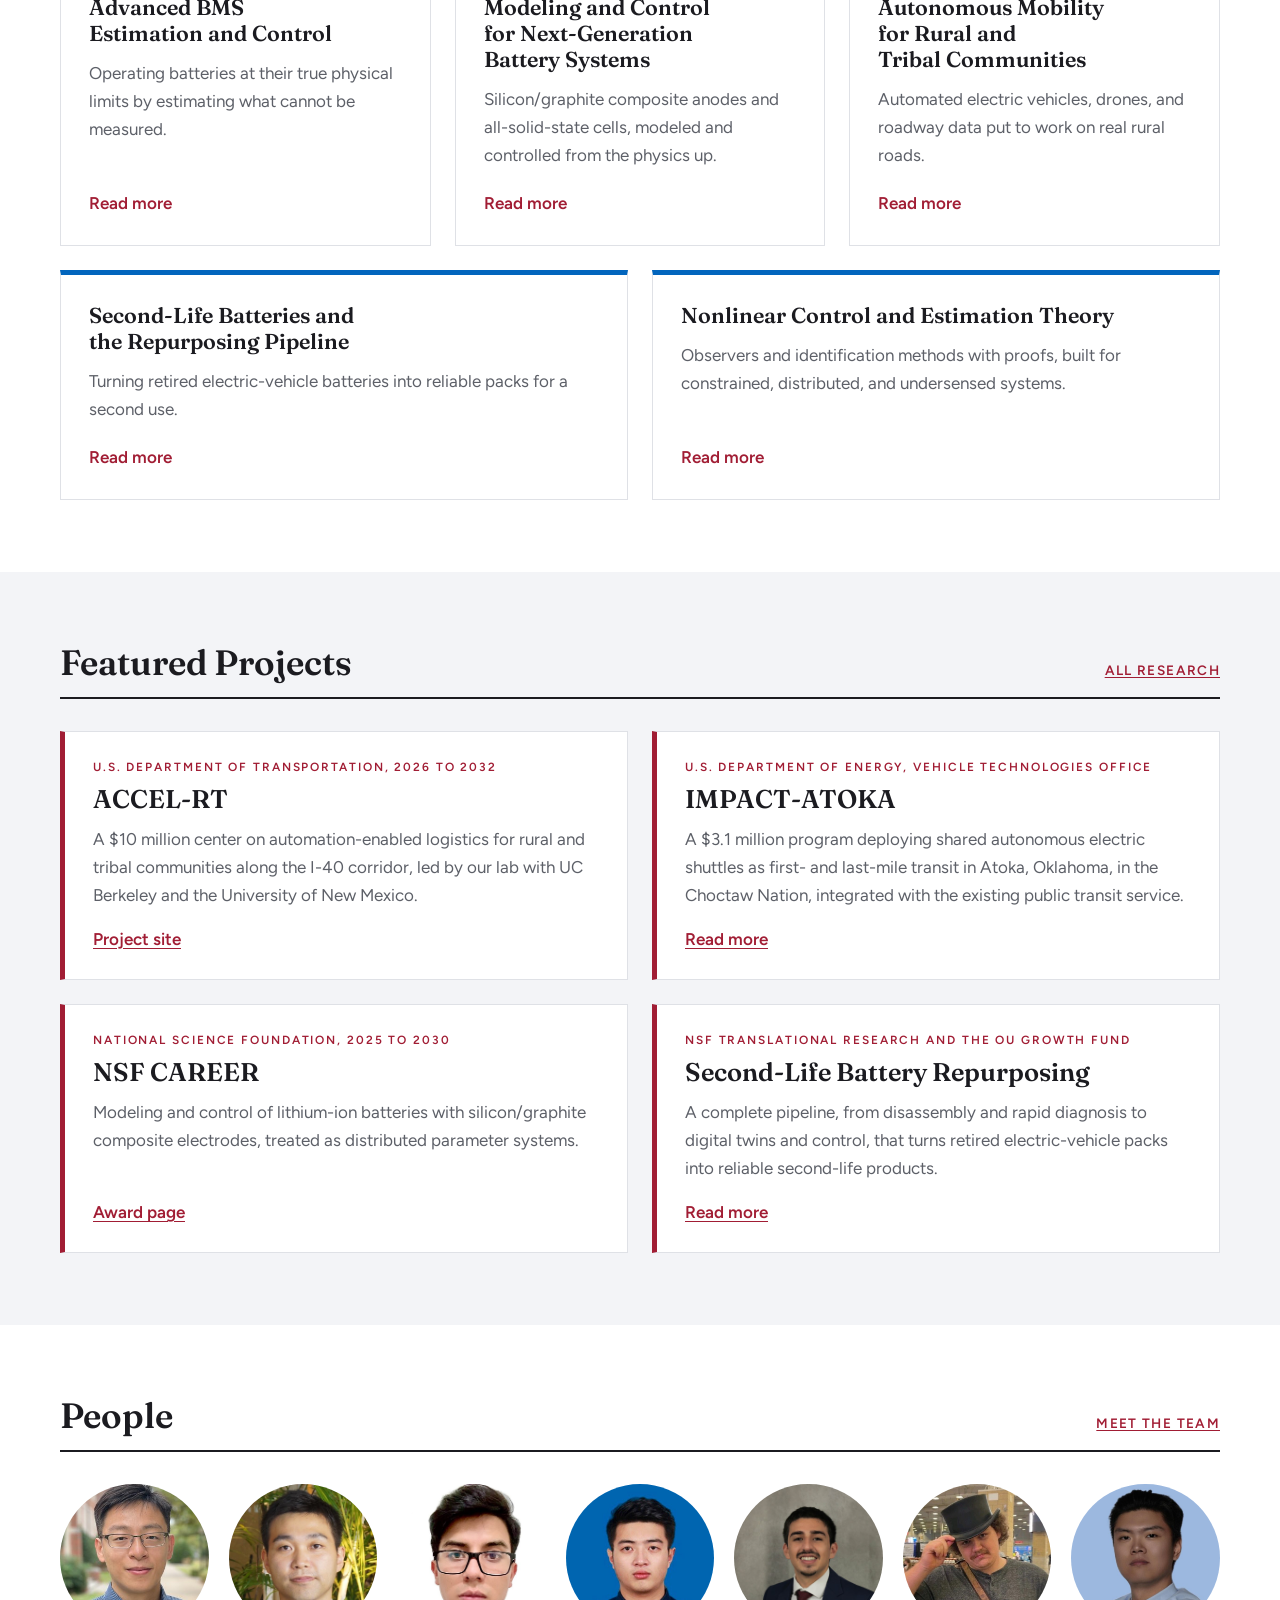
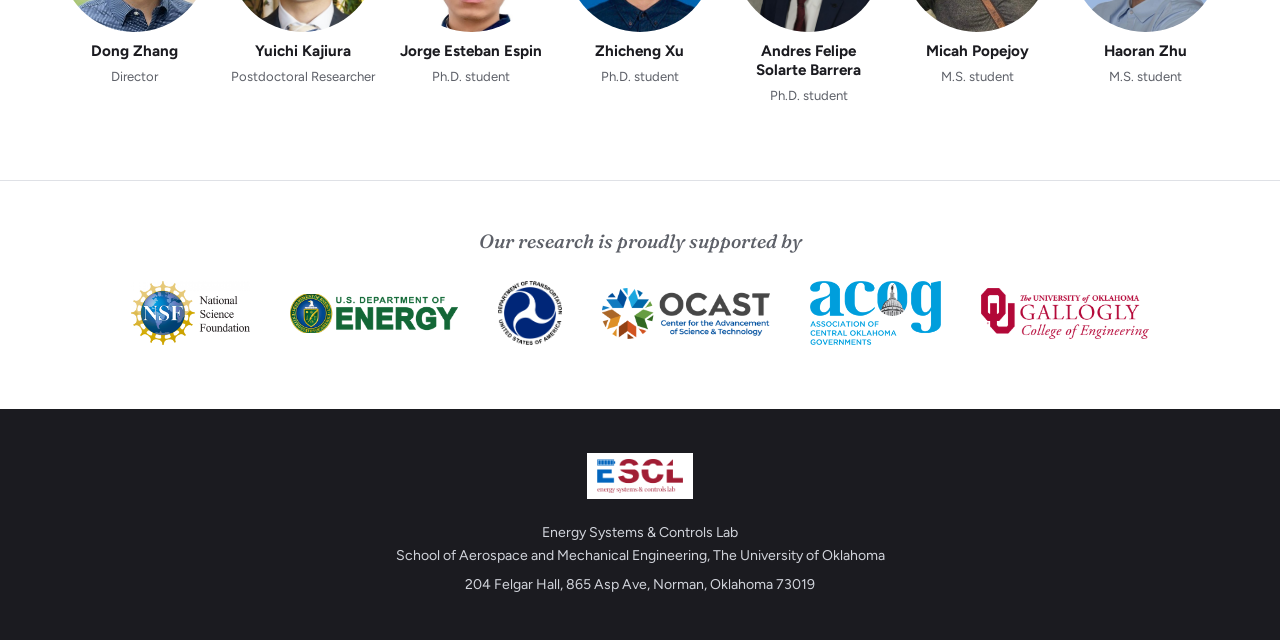
==== commit 9b4b43a8: "Add files via upload" ====
--- a/index.html
+++ b/index.html
@@ -26,7 +26,7 @@
   </div>
   <div class="frame"><section class="newsroll" aria-label="News and Highlights">
   <header><h2>News and Highlights</h2><button type="button" id="news-pause" data-roll-toggle aria-pressed="false">Pause</button></header>
-  <div class="roll-window" tabindex="0" role="group" aria-label="News items, scrollable"><div class="roll-track"><ol class="roll"><li><time>June 2025</time><p>The lab received an NSF CAREER award, supported by the Dynamics, Control and Systems Diagnostics (DCSD) program. <a href="https://www.nsf.gov/awardsearch/showAward?AWD_ID=2442042&amp;HistoricalAwards=false">Award page</a></p></li><li><time>Jan. 2025</time><p>The lab welcomes PhD students Wonoo Choo and Zhicheng Xu.</p></li><li><time>Nov. 2024</time><p>PhD student Jorge Espin was a finalist for the Best Student Research Award at the 2024 Modeling, Estimation and Control Conference (MECC) and presented his work in Chicago.</p></li><li><time>Aug. 2024</time><p>The lab welcomes PhD student Mehrab Hasan.</p></li><li><time>June 2024</time><p>Jorge Espin&#x27;s paper was accepted for presentation at the 2024 Modeling, Estimation and Control Conference (MECC).</p></li><li><time>June 2024</time><p>PhD student Yuichi Kajiura presented a poster at the 245th Electrochemical Society (ECS) Meeting in San Francisco, co-authored with Logan Scott.</p></li><li><time>May 2024</time><p>The lab received $88k from the NSF Translational Research Projects program to study prognostics for second-life batteries, led by Yuichi Kajiura and Jorge Espin.</p></li><li><time>Apr. 2024</time><p>Logan Scott successfully defended his MS thesis.</p></li><li><time>Mar. 2024</time><p>The lab and OU Parking and Transportation received $180k to install EV charging stations on the OU Norman campus, supported by the ACOG Public Fleet Conversion Grants Program.</p></li><li><time>Mar. 2024</time><p>Dr. Zhang and colleagues received $30k from the AME Research Equipment Program to purchase a glovebox for battery research.</p></li><li><time>Jan. 2024</time><p>Yuichi Kajiura and Jorge Espin had papers accepted for presentation at the 2024 American Control Conference (ACC).</p></li><li><time>Jan. 2024</time><p>The lab received $2.3 million from the DOE Vehicle Technologies Office to deploy shared autonomous electric vehicles in Oklahoma tribal communities.</p></li><li><time>Jan. 2024</time><p>The lab received $218k from OCAST to explore advanced imaging for Li-ion batteries, in collaboration with Baker Hughes.</p></li><li><time>Oct. 2023</time><p>Dr. Zhang received $292k from the NSF EPSCoR Research Infrastructure Improvement Track-4 program to collaborate with Oak Ridge National Laboratory on next-generation batteries. <a href="https://www.ou.edu/research-norman/news-events/2024/two-ou-researchers-receive-nsf-epscor-research-fellowships">OU news story</a></p></li><li><time>Aug. 2023</time><p>The lab welcomes graduate researcher Logan Scott.</p></li><li><time>June 2023</time><p>Dr. Zhang served as a panelist for Advanced Sensors and Controls at the Baker Hughes Energy Frontiers Summit.</p></li><li><time>Jan. 2023</time><p>The lab welcomes PhD student Jorge Espin.</p></li><li><time>Aug. 2022</time><p>The lab welcomes PhD student Yuichi Kajiura.</p></li><li><time>July 2022</time><p>Dr. Zhang completed a story on electric vehicles in Oklahoma with The Oklahoma News Report.</p></li></ol><ol class="roll copy" aria-hidden="true"><li><time>June 2025</time><p>The lab received an NSF CAREER award, supported by the Dynamics, Control and Systems Diagnostics (DCSD) program. <a tabindex="-1" href="https://www.nsf.gov/awardsearch/showAward?AWD_ID=2442042&amp;HistoricalAwards=false">Award page</a></p></li><li><time>Jan. 2025</time><p>The lab welcomes PhD students Wonoo Choo and Zhicheng Xu.</p></li><li><time>Nov. 2024</time><p>PhD student Jorge Espin was a finalist for the Best Student Research Award at the 2024 Modeling, Estimation and Control Conference (MECC) and presented his work in Chicago.</p></li><li><time>Aug. 2024</time><p>The lab welcomes PhD student Mehrab Hasan.</p></li><li><time>June 2024</time><p>Jorge Espin&#x27;s paper was accepted for presentation at the 2024 Modeling, Estimation and Control Conference (MECC).</p></li><li><time>June 2024</time><p>PhD student Yuichi Kajiura presented a poster at the 245th Electrochemical Society (ECS) Meeting in San Francisco, co-authored with Logan Scott.</p></li><li><time>May 2024</time><p>The lab received $88k from the NSF Translational Research Projects program to study prognostics for second-life batteries, led by Yuichi Kajiura and Jorge Espin.</p></li><li><time>Apr. 2024</time><p>Logan Scott successfully defended his MS thesis.</p></li><li><time>Mar. 2024</time><p>The lab and OU Parking and Transportation received $180k to install EV charging stations on the OU Norman campus, supported by the ACOG Public Fleet Conversion Grants Program.</p></li><li><time>Mar. 2024</time><p>Dr. Zhang and colleagues received $30k from the AME Research Equipment Program to purchase a glovebox for battery research.</p></li><li><time>Jan. 2024</time><p>Yuichi Kajiura and Jorge Espin had papers accepted for presentation at the 2024 American Control Conference (ACC).</p></li><li><time>Jan. 2024</time><p>The lab received $2.3 million from the DOE Vehicle Technologies Office to deploy shared autonomous electric vehicles in Oklahoma tribal communities.</p></li><li><time>Jan. 2024</time><p>The lab received $218k from OCAST to explore advanced imaging for Li-ion batteries, in collaboration with Baker Hughes.</p></li><li><time>Oct. 2023</time><p>Dr. Zhang received $292k from the NSF EPSCoR Research Infrastructure Improvement Track-4 program to collaborate with Oak Ridge National Laboratory on next-generation batteries. <a tabindex="-1" href="https://www.ou.edu/research-norman/news-events/2024/two-ou-researchers-receive-nsf-epscor-research-fellowships">OU news story</a></p></li><li><time>Aug. 2023</time><p>The lab welcomes graduate researcher Logan Scott.</p></li><li><time>June 2023</time><p>Dr. Zhang served as a panelist for Advanced Sensors and Controls at the Baker Hughes Energy Frontiers Summit.</p></li><li><time>Jan. 2023</time><p>The lab welcomes PhD student Jorge Espin.</p></li><li><time>Aug. 2022</time><p>The lab welcomes PhD student Yuichi Kajiura.</p></li><li><time>July 2022</time><p>Dr. Zhang completed a story on electric vehicles in Oklahoma with The Oklahoma News Report.</p></li></ol></div></div>
+  <div class="roll-window" tabindex="0" role="group" aria-label="News items, scrollable"><div class="roll-track"><ol class="roll"><li><time>Nov. 2026</time><p>Dr. Dong Zhang received the Rising Star Award from the American Society of Mechanical Engineers (ASME), presented at the ASME International Mechanical Engineering Congress &amp; Exposition (IMECE).</p></li><li><time>Nov. 2026</time><p>The ACCEL-RT team attended the National Transportation in Indian Country Conference (NTICC) to engage with Tribal Nations and hear first-hand about the challenges of moving freight in rural and Tribal areas.</p></li><li><time>Oct. 2026</time><p>Dr. Dong Zhang was selected as Awards Chair of the ASME Energy Systems Technology Committee (ESTC). He will organize and administer the ESTC Best Paper Award competitions at future ASME ESTC venues.</p></li><li><span class="tag">Spotlight</span><time>Sep. 2026</time><p>A U.S. Department of Transportation delegation led by Assistant Secretary Seval Oz visited the University of Oklahoma to see our $20 million USDOT-supported ACCEL-RT initiative in action. The visit featured autonomous vehicle navigation on unmarked rural roads and interactive remote-assist driving, along with live field demonstrations of an automated drone emergency response system and the Roadway Intelligence Service digital twin, built to keep truck drivers safe, streamline logistics, and prevent freight delays along the I-40 corridor. <a href="https://www.accelrt-rav.org">ACCEL-RT project site</a></p></li><li><time>Sep. 2026</time><p>ESCL received $75,000 from the OU Office of Technology Commercialization to accelerate the technology transfer of our second-life battery testing, reuse, and control methods. The effort is led by Yuichi Kajiura.</p></li><li><time>Sep. 2026</time><p>Three papers were submitted to the 2027 American Control Conference (ACC): “Optimal Sensor Placement for Parameter Estimation in Li-ion Battery Packs Using a 1D-PDE Thermal Model” (Jorge Espin, Dylan Kato, Dong Zhang); “Physics-based Optimal Assignment of Heterogeneous Cells in Parallel-Connected Battery Packs” (Zhicheng Xu, Dong Zhang); and “Control-Oriented Modeling of Reversible and Irreversible Stack Pressure Growth in Cycled Lithium-Ion Pouch Cells” (Xinyu Yang and co-authors, with Dong Zhang).</p></li><li><time>Aug. 2026</time><p>Congratulations to Jorge Espin, whose paper “Adaptive State and Parameter Estimation for Parallel-Connected Batteries: A Descriptor System Approach With Experimental Validation” was accepted by IEEE Transactions on Control Systems Technology (TCST). <a href="https://doi.org/10.1109/TCST.2026.3719344">Read the paper</a></p></li><li><time>Aug. 2026</time><p>Congratulations to Wonoo Choo, whose paper “Electro-Mechanical Model Predictive Charging Control for All-Solid-State Batteries via an Equivalent Maxwell Deformation Model” was presented at the IFAC World Congress in Busan, South Korea.</p></li><li><time>May 2026</time><p>Wonoo Choo, Zhicheng Xu, and Jorge Espin each presented a paper at the 2026 American Control Conference (ACC) in New Orleans, Louisiana, on safety-aware fast charging, second-life battery packs, and estimation for parallel-connected cells.</p></li><li><time>Feb. 2026</time><p>ESCL was selected to lead “Autonomous Cargo Carriers for Enhanced Logistics in Rural and Tribal Areas” (ACCEL-RT), a $20 million program supported by the U.S. Department of Transportation’s Office of the Assistant Secretary for Research and Technology (OST-R), with UC Berkeley and the University of New Mexico. <a href="https://www.accelrt-rav.org">ACCEL-RT project site</a></p></li><li><time>June 2025</time><p>The lab received an NSF CAREER award, supported by the Dynamics, Control and Systems Diagnostics (DCSD) program. <a href="https://www.nsf.gov/awardsearch/showAward?AWD_ID=2442042&amp;HistoricalAwards=false">Award page</a></p></li><li><time>Jan. 2025</time><p>The lab welcomes PhD students Wonoo Choo and Zhicheng Xu.</p></li><li><time>Nov. 2024</time><p>PhD student Jorge Espin was a finalist for the Best Student Research Award at the 2024 Modeling, Estimation and Control Conference (MECC) and presented his work in Chicago.</p></li><li><time>Aug. 2024</time><p>The lab welcomes PhD student Mehrab Hasan.</p></li><li><time>June 2024</time><p>Jorge Espin&#x27;s paper was accepted for presentation at the 2024 Modeling, Estimation and Control Conference (MECC).</p></li><li><time>June 2024</time><p>PhD student Yuichi Kajiura presented a poster at the 245th Electrochemical Society (ECS) Meeting in San Francisco, co-authored with Logan Scott.</p></li><li><time>May 2024</time><p>The lab received $88k from the NSF Translational Research Projects program to study prognostics for second-life batteries, led by Yuichi Kajiura and Jorge Espin.</p></li><li><time>Apr. 2024</time><p>Logan Scott successfully defended his MS thesis.</p></li><li><time>Mar. 2024</time><p>The lab and OU Parking and Transportation received $180k to install EV charging stations on the OU Norman campus, supported by the ACOG Public Fleet Conversion Grants Program.</p></li><li><time>Mar. 2024</time><p>Dr. Zhang and colleagues received $30k from the AME Research Equipment Program to purchase a glovebox for battery research.</p></li><li><time>Jan. 2024</time><p>Yuichi Kajiura and Jorge Espin had papers accepted for presentation at the 2024 American Control Conference (ACC).</p></li><li><time>Jan. 2024</time><p>The lab received $2.3 million from the DOE Vehicle Technologies Office to deploy shared autonomous electric vehicles in Oklahoma tribal communities.</p></li><li><time>Jan. 2024</time><p>The lab received $218k from OCAST to explore advanced imaging for Li-ion batteries, in collaboration with Baker Hughes.</p></li><li><time>Oct. 2023</time><p>Dr. Zhang received $292k from the NSF EPSCoR Research Infrastructure Improvement Track-4 program to collaborate with Oak Ridge National Laboratory on next-generation batteries. <a href="https://www.ou.edu/research-norman/news-events/2024/two-ou-researchers-receive-nsf-epscor-research-fellowships">OU news story</a></p></li><li><time>Aug. 2023</time><p>The lab welcomes graduate researcher Logan Scott.</p></li><li><time>June 2023</time><p>Dr. Zhang served as a panelist for Advanced Sensors and Controls at the Baker Hughes Energy Frontiers Summit.</p></li><li><time>Jan. 2023</time><p>The lab welcomes PhD student Jorge Espin.</p></li><li><time>Aug. 2022</time><p>The lab welcomes PhD student Yuichi Kajiura.</p></li><li><time>July 2022</time><p>Dr. Zhang completed a story on electric vehicles in Oklahoma with The Oklahoma News Report.</p></li></ol><ol class="roll copy" aria-hidden="true"><li><time>Nov. 2026</time><p>Dr. Dong Zhang received the Rising Star Award from the American Society of Mechanical Engineers (ASME), presented at the ASME International Mechanical Engineering Congress &amp; Exposition (IMECE).</p></li><li><time>Nov. 2026</time><p>The ACCEL-RT team attended the National Transportation in Indian Country Conference (NTICC) to engage with Tribal Nations and hear first-hand about the challenges of moving freight in rural and Tribal areas.</p></li><li><time>Oct. 2026</time><p>Dr. Dong Zhang was selected as Awards Chair of the ASME Energy Systems Technology Committee (ESTC). He will organize and administer the ESTC Best Paper Award competitions at future ASME ESTC venues.</p></li><li><span class="tag">Spotlight</span><time>Sep. 2026</time><p>A U.S. Department of Transportation delegation led by Assistant Secretary Seval Oz visited the University of Oklahoma to see our $20 million USDOT-supported ACCEL-RT initiative in action. The visit featured autonomous vehicle navigation on unmarked rural roads and interactive remote-assist driving, along with live field demonstrations of an automated drone emergency response system and the Roadway Intelligence Service digital twin, built to keep truck drivers safe, streamline logistics, and prevent freight delays along the I-40 corridor. <a tabindex="-1" href="https://www.accelrt-rav.org">ACCEL-RT project site</a></p></li><li><time>Sep. 2026</time><p>ESCL received $75,000 from the OU Office of Technology Commercialization to accelerate the technology transfer of our second-life battery testing, reuse, and control methods. The effort is led by Yuichi Kajiura.</p></li><li><time>Sep. 2026</time><p>Three papers were submitted to the 2027 American Control Conference (ACC): “Optimal Sensor Placement for Parameter Estimation in Li-ion Battery Packs Using a 1D-PDE Thermal Model” (Jorge Espin, Dylan Kato, Dong Zhang); “Physics-based Optimal Assignment of Heterogeneous Cells in Parallel-Connected Battery Packs” (Zhicheng Xu, Dong Zhang); and “Control-Oriented Modeling of Reversible and Irreversible Stack Pressure Growth in Cycled Lithium-Ion Pouch Cells” (Xinyu Yang and co-authors, with Dong Zhang).</p></li><li><time>Aug. 2026</time><p>Congratulations to Jorge Espin, whose paper “Adaptive State and Parameter Estimation for Parallel-Connected Batteries: A Descriptor System Approach With Experimental Validation” was accepted by IEEE Transactions on Control Systems Technology (TCST). <a tabindex="-1" href="https://doi.org/10.1109/TCST.2026.3719344">Read the paper</a></p></li><li><time>Aug. 2026</time><p>Congratulations to Wonoo Choo, whose paper “Electro-Mechanical Model Predictive Charging Control for All-Solid-State Batteries via an Equivalent Maxwell Deformation Model” was presented at the IFAC World Congress in Busan, South Korea.</p></li><li><time>May 2026</time><p>Wonoo Choo, Zhicheng Xu, and Jorge Espin each presented a paper at the 2026 American Control Conference (ACC) in New Orleans, Louisiana, on safety-aware fast charging, second-life battery packs, and estimation for parallel-connected cells.</p></li><li><time>Feb. 2026</time><p>ESCL was selected to lead “Autonomous Cargo Carriers for Enhanced Logistics in Rural and Tribal Areas” (ACCEL-RT), a $20 million program supported by the U.S. Department of Transportation’s Office of the Assistant Secretary for Research and Technology (OST-R), with UC Berkeley and the University of New Mexico. <a tabindex="-1" href="https://www.accelrt-rav.org">ACCEL-RT project site</a></p></li><li><time>June 2025</time><p>The lab received an NSF CAREER award, supported by the Dynamics, Control and Systems Diagnostics (DCSD) program. <a tabindex="-1" href="https://www.nsf.gov/awardsearch/showAward?AWD_ID=2442042&amp;HistoricalAwards=false">Award page</a></p></li><li><time>Jan. 2025</time><p>The lab welcomes PhD students Wonoo Choo and Zhicheng Xu.</p></li><li><time>Nov. 2024</time><p>PhD student Jorge Espin was a finalist for the Best Student Research Award at the 2024 Modeling, Estimation and Control Conference (MECC) and presented his work in Chicago.</p></li><li><time>Aug. 2024</time><p>The lab welcomes PhD student Mehrab Hasan.</p></li><li><time>June 2024</time><p>Jorge Espin&#x27;s paper was accepted for presentation at the 2024 Modeling, Estimation and Control Conference (MECC).</p></li><li><time>June 2024</time><p>PhD student Yuichi Kajiura presented a poster at the 245th Electrochemical Society (ECS) Meeting in San Francisco, co-authored with Logan Scott.</p></li><li><time>May 2024</time><p>The lab received $88k from the NSF Translational Research Projects program to study prognostics for second-life batteries, led by Yuichi Kajiura and Jorge Espin.</p></li><li><time>Apr. 2024</time><p>Logan Scott successfully defended his MS thesis.</p></li><li><time>Mar. 2024</time><p>The lab and OU Parking and Transportation received $180k to install EV charging stations on the OU Norman campus, supported by the ACOG Public Fleet Conversion Grants Program.</p></li><li><time>Mar. 2024</time><p>Dr. Zhang and colleagues received $30k from the AME Research Equipment Program to purchase a glovebox for battery research.</p></li><li><time>Jan. 2024</time><p>Yuichi Kajiura and Jorge Espin had papers accepted for presentation at the 2024 American Control Conference (ACC).</p></li><li><time>Jan. 2024</time><p>The lab received $2.3 million from the DOE Vehicle Technologies Office to deploy shared autonomous electric vehicles in Oklahoma tribal communities.</p></li><li><time>Jan. 2024</time><p>The lab received $218k from OCAST to explore advanced imaging for Li-ion batteries, in collaboration with Baker Hughes.</p></li><li><time>Oct. 2023</time><p>Dr. Zhang received $292k from the NSF EPSCoR Research Infrastructure Improvement Track-4 program to collaborate with Oak Ridge National Laboratory on next-generation batteries. <a tabindex="-1" href="https://www.ou.edu/research-norman/news-events/2024/two-ou-researchers-receive-nsf-epscor-research-fellowships">OU news story</a></p></li><li><time>Aug. 2023</time><p>The lab welcomes graduate researcher Logan Scott.</p></li><li><time>June 2023</time><p>Dr. Zhang served as a panelist for Advanced Sensors and Controls at the Baker Hughes Energy Frontiers Summit.</p></li><li><time>Jan. 2023</time><p>The lab welcomes PhD student Jorge Espin.</p></li><li><time>Aug. 2022</time><p>The lab welcomes PhD student Yuichi Kajiura.</p></li><li><time>July 2022</time><p>Dr. Zhang completed a story on electric vehicles in Oklahoma with The Oklahoma News Report.</p></li></ol></div></div>
   <a class="all" href="news-and-highlights.html">All news and highlights</a>
 </section></div>
 </div></section>
